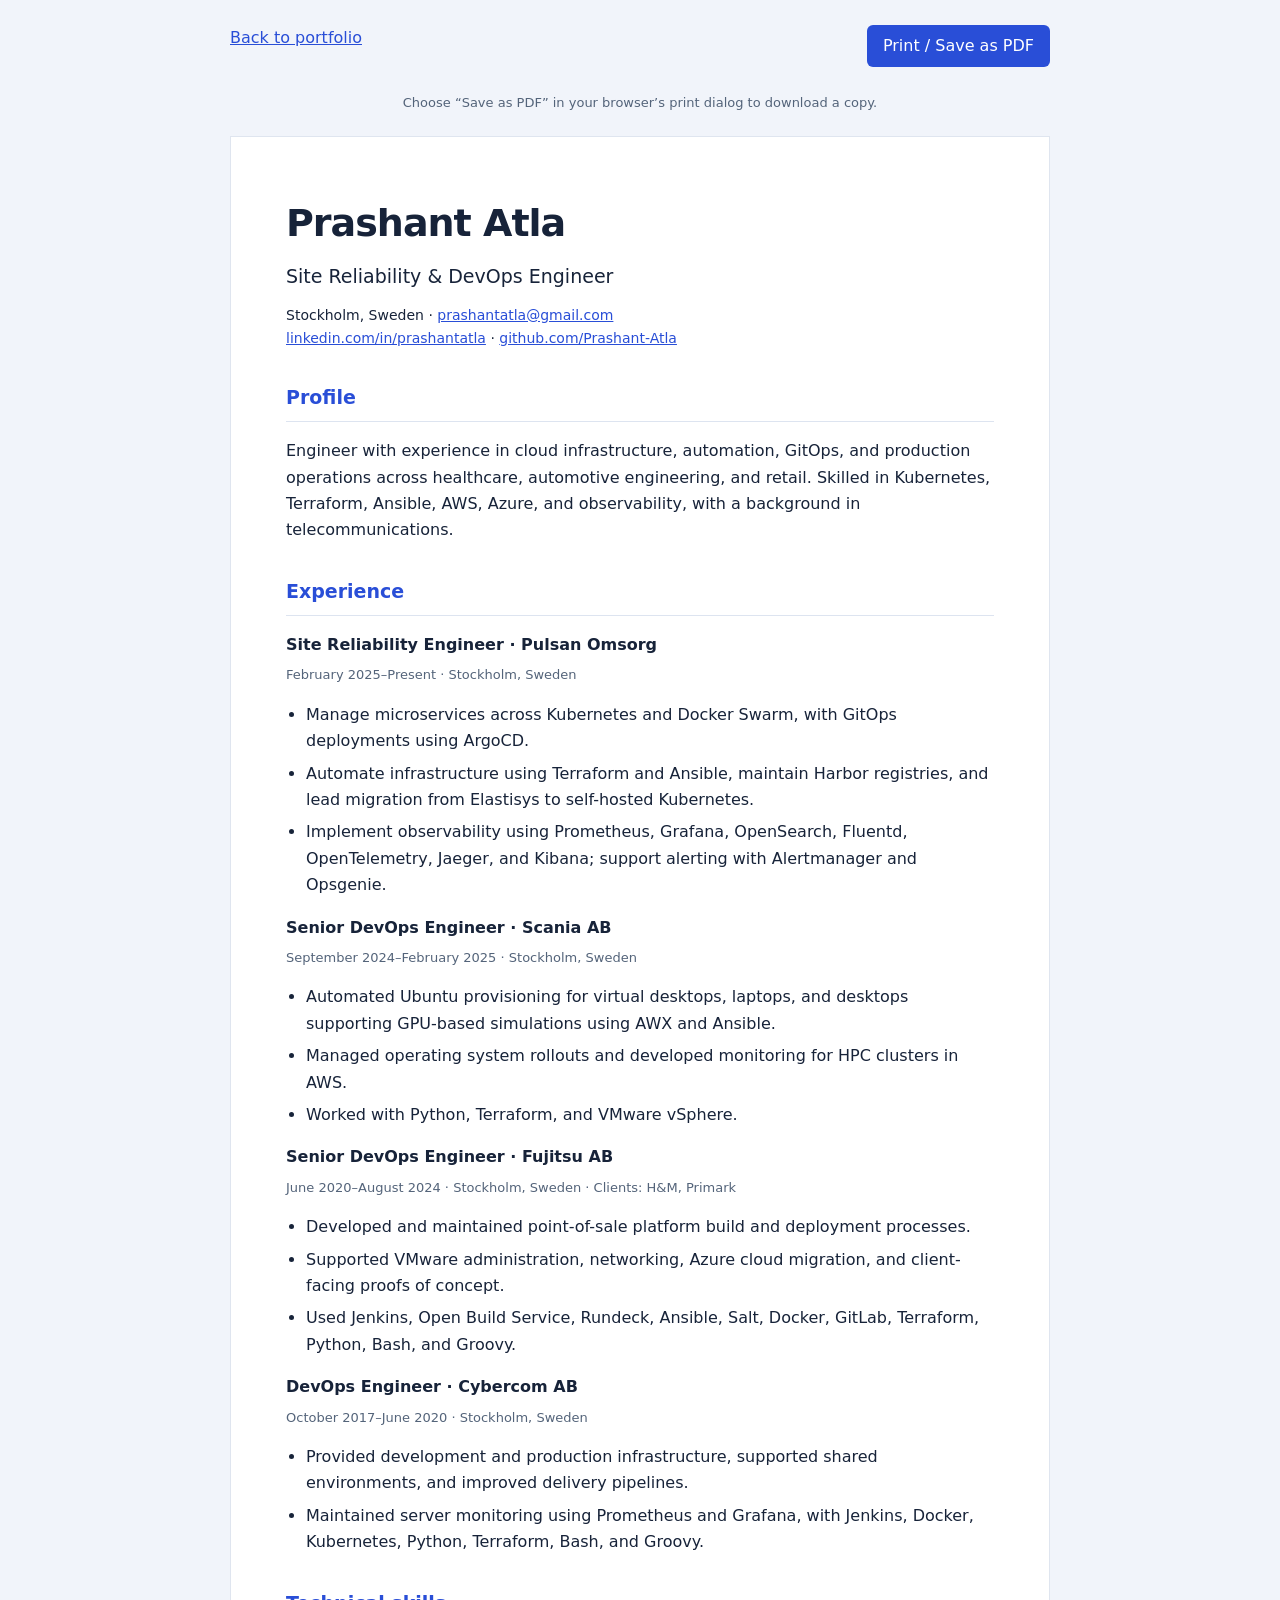
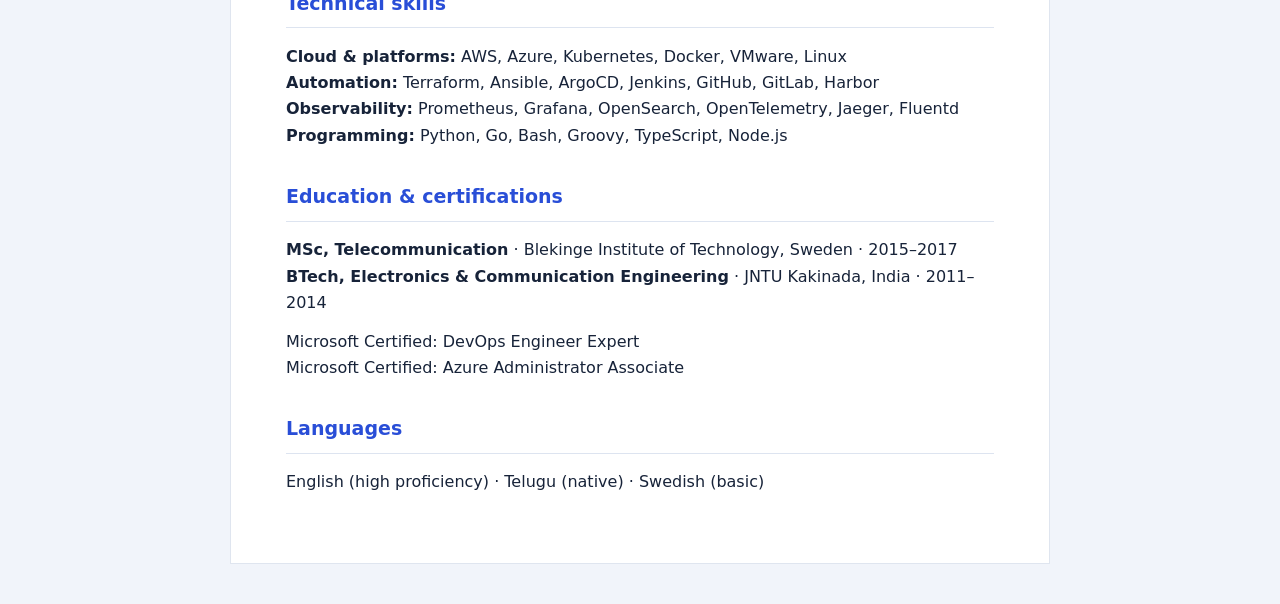
==== resume.html @ f85872c8 "personal website modification" ====
<!doctype html><html lang="en"><head><meta charset="utf-8"><meta name="viewport" content="width=device-width,initial-scale=1"><meta name="description" content="Professional résumé of Prashant Atla, Site Reliability and DevOps Engineer."><title>Résumé — Prashant Atla</title><style>*{box-sizing:border-box}body{margin:0;background:#f1f4fa;color:#172339;font:16px/1.65 system-ui,sans-serif}nav{max-width:860px;margin:25px auto;display:flex;justify-content:space-between;gap:20px;padding:0 20px}a{color:#294ed7}button{font:inherit;background:#294ed7;color:white;border:0;padding:8px 16px;border-radius:6px;cursor:pointer}main{max-width:820px;background:white;margin:0 auto 40px;padding:55px;border:1px solid #dfe5ef}h1{font-size:38px;letter-spacing:-1px;margin:0}h2{font-size:19px;color:#294ed7;border-bottom:1px solid #dde4f0;padding-bottom:8px;margin-top:32px}h3{font-size:16px;margin-bottom:5px}p{margin:6px 0 12px}.role{font-size:19px}.contact{font-size:14px}.date{font-size:13px;color:#54647a}ul{padding-left:20px}li{margin-bottom:6px}.print-hint{text-align:center;font-size:13px;color:#54647a;margin-bottom:22px}@media(max-width:600px){main{padding:25px;margin:0 12px 25px}h1{font-size:30px}nav{align-items:center}button{font-size:14px}}@media print{@page{margin:15mm}body{background:white;font-size:10pt}nav,.print-hint{display:none}main{margin:0;padding:0;border:0;max-width:none}h1{font-size:26pt}h2{font-size:13pt;margin-top:18px}h3{font-size:11pt}.role{font-size:13pt}.contact,.date{font-size:9pt}a{color:inherit;text-decoration:none}article{break-inside:avoid}h2,h3{break-after:avoid}p,li{orphans:3;widows:3}}</style></head><body><nav><a href="index.html">Back to portfolio</a><button id="print">Print / Save as PDF</button></nav><p class="print-hint">Choose “Save as PDF” in your browser’s print dialog to download a copy.</p><main><header><h1>Prashant Atla</h1><p class="role">Site Reliability & DevOps Engineer</p><p class="contact">Stockholm, Sweden · <a href="mailto:prashantatla@gmail.com">prashantatla@gmail.com</a><br><a href="https://www.linkedin.com/in/prashantatla/">linkedin.com/in/prashantatla</a> · <a href="https://github.com/Prashant-Atla">github.com/Prashant-Atla</a></p></header><h2>Profile</h2><p>Engineer with experience in cloud infrastructure, automation, GitOps, and production operations across healthcare, automotive engineering, and retail. Skilled in Kubernetes, Terraform, Ansible, AWS, Azure, and observability, with a background in telecommunications.</p><h2>Experience</h2><article><h3>Site Reliability Engineer · Pulsan Omsorg</h3><p class="date">February 2025–Present · Stockholm, Sweden</p><ul><li>Manage microservices across Kubernetes and Docker Swarm, with GitOps deployments using ArgoCD.</li><li>Automate infrastructure using Terraform and Ansible, maintain Harbor registries, and lead migration from Elastisys to self-hosted Kubernetes.</li><li>Implement observability using Prometheus, Grafana, OpenSearch, Fluentd, OpenTelemetry, Jaeger, and Kibana; support alerting with Alertmanager and Opsgenie.</li></ul></article><article><h3>Senior DevOps Engineer · Scania AB</h3><p class="date">September 2024–February 2025 · Stockholm, Sweden</p><ul><li>Automated Ubuntu provisioning for virtual desktops, laptops, and desktops supporting GPU-based simulations using AWX and Ansible.</li><li>Managed operating system rollouts and developed monitoring for HPC clusters in AWS.</li><li>Worked with Python, Terraform, and VMware vSphere.</li></ul></article><article><h3>Senior DevOps Engineer · Fujitsu AB</h3><p class="date">June 2020–August 2024 · Stockholm, Sweden · Clients: H&M, Primark</p><ul><li>Developed and maintained point-of-sale platform build and deployment processes.</li><li>Supported VMware administration, networking, Azure cloud migration, and client-facing proofs of concept.</li><li>Used Jenkins, Open Build Service, Rundeck, Ansible, Salt, Docker, GitLab, Terraform, Python, Bash, and Groovy.</li></ul></article><article><h3>DevOps Engineer · Cybercom AB</h3><p class="date">October 2017–June 2020 · Stockholm, Sweden</p><ul><li>Provided development and production infrastructure, supported shared environments, and improved delivery pipelines.</li><li>Maintained server monitoring using Prometheus and Grafana, with Jenkins, Docker, Kubernetes, Python, Terraform, Bash, and Groovy.</li></ul></article><h2>Technical skills</h2><p><strong>Cloud & platforms:</strong> AWS, Azure, Kubernetes, Docker, VMware, Linux<br><strong>Automation:</strong> Terraform, Ansible, ArgoCD, Jenkins, GitHub, GitLab, Harbor<br><strong>Observability:</strong> Prometheus, Grafana, OpenSearch, OpenTelemetry, Jaeger, Fluentd<br><strong>Programming:</strong> Python, Go, Bash, Groovy, TypeScript, Node.js</p><h2>Education & certifications</h2><p><strong>MSc, Telecommunication</strong> · Blekinge Institute of Technology, Sweden · 2015–2017<br><strong>BTech, Electronics & Communication Engineering</strong> · JNTU Kakinada, India · 2011–2014</p><p>Microsoft Certified: DevOps Engineer Expert<br>Microsoft Certified: Azure Administrator Associate</p><h2>Languages</h2><p>English (high proficiency) · Telugu (native) · Swedish (basic)</p></main><script>document.getElementById('print').addEventListener('click',()=>window.print());</script></body></html>
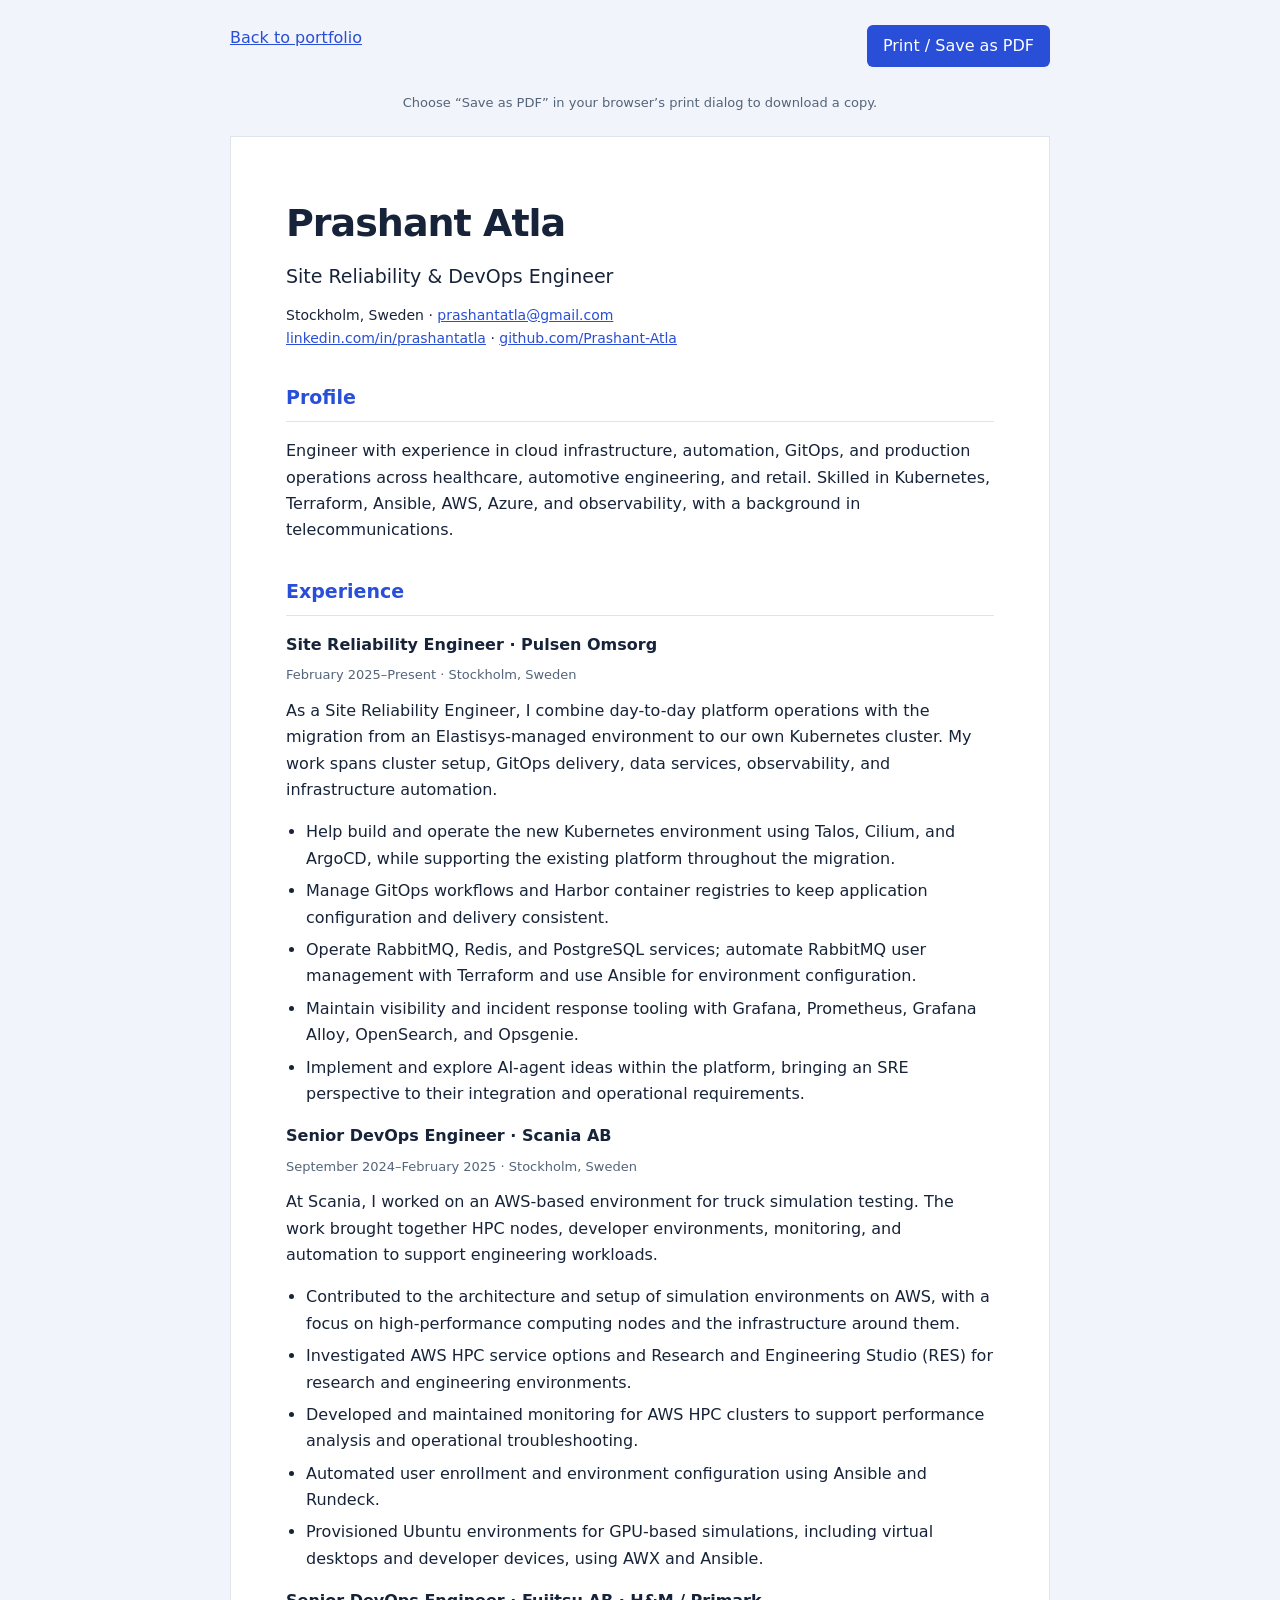
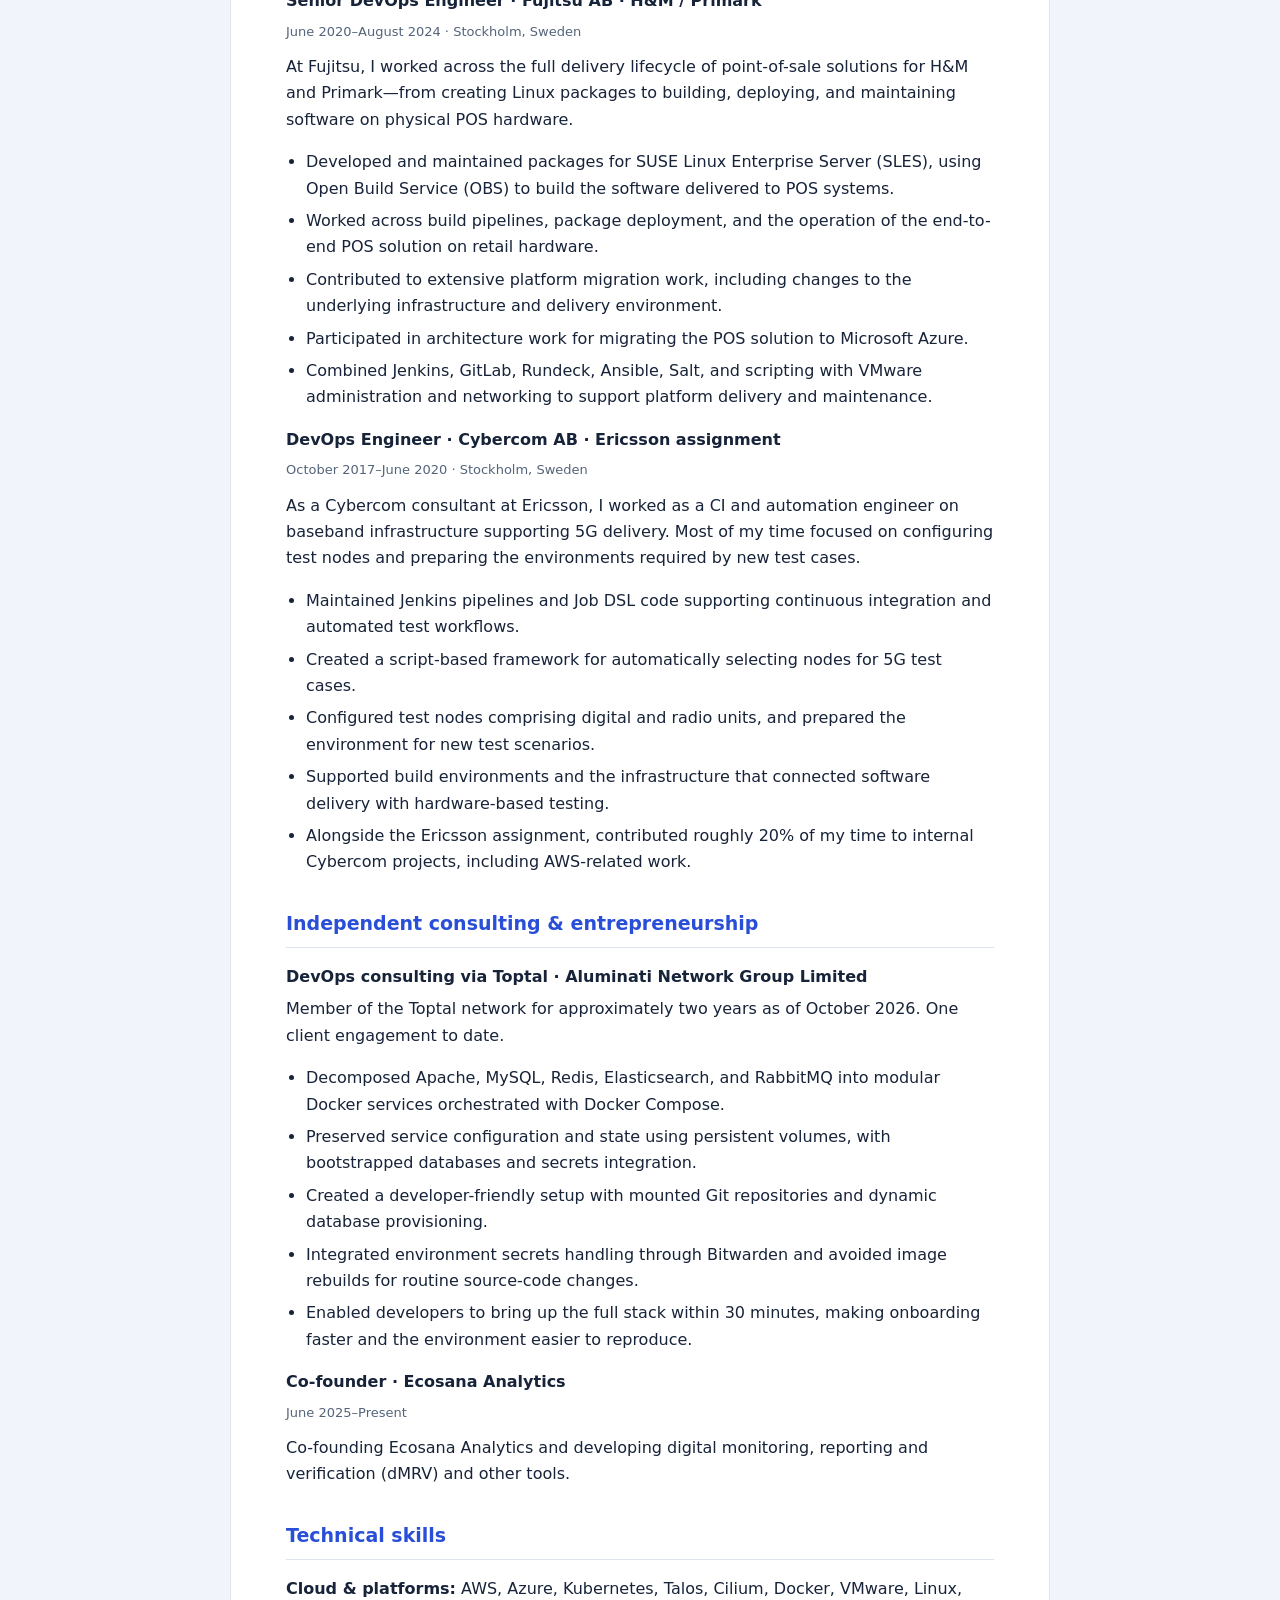
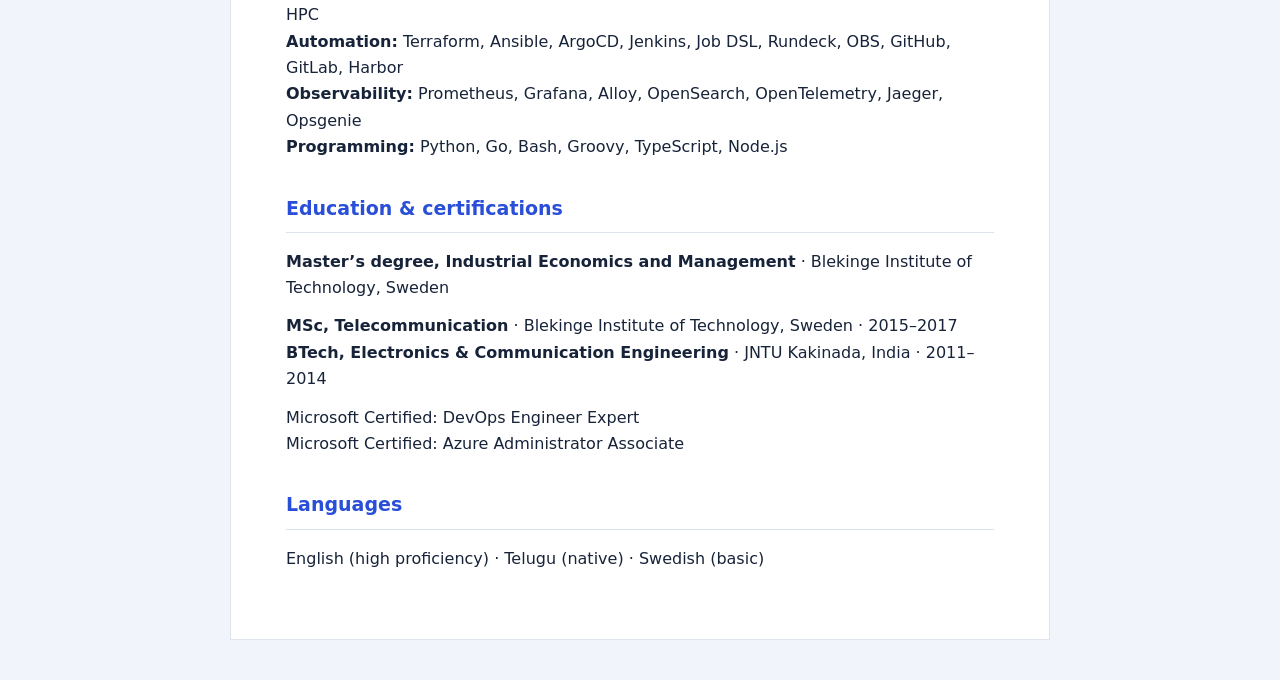
==== commit 523d0a57: "minor fixes" ====
--- a/resume.html
+++ b/resume.html
@@ -1 +1 @@
-<!doctype html><html lang="en"><head><meta charset="utf-8"><meta name="viewport" content="width=device-width,initial-scale=1"><meta name="description" content="Professional résumé of Prashant Atla, Site Reliability and DevOps Engineer."><title>Résumé — Prashant Atla</title><style>*{box-sizing:border-box}body{margin:0;background:#f1f4fa;color:#172339;font:16px/1.65 system-ui,sans-serif}nav{max-width:860px;margin:25px auto;display:flex;justify-content:space-between;gap:20px;padding:0 20px}a{color:#294ed7}button{font:inherit;background:#294ed7;color:white;border:0;padding:8px 16px;border-radius:6px;cursor:pointer}main{max-width:820px;background:white;margin:0 auto 40px;padding:55px;border:1px solid #dfe5ef}h1{font-size:38px;letter-spacing:-1px;margin:0}h2{font-size:19px;color:#294ed7;border-bottom:1px solid #dde4f0;padding-bottom:8px;margin-top:32px}h3{font-size:16px;margin-bottom:5px}p{margin:6px 0 12px}.role{font-size:19px}.contact{font-size:14px}.date{font-size:13px;color:#54647a}ul{padding-left:20px}li{margin-bottom:6px}.print-hint{text-align:center;font-size:13px;color:#54647a;margin-bottom:22px}@media(max-width:600px){main{padding:25px;margin:0 12px 25px}h1{font-size:30px}nav{align-items:center}button{font-size:14px}}@media print{@page{margin:15mm}body{background:white;font-size:10pt}nav,.print-hint{display:none}main{margin:0;padding:0;border:0;max-width:none}h1{font-size:26pt}h2{font-size:13pt;margin-top:18px}h3{font-size:11pt}.role{font-size:13pt}.contact,.date{font-size:9pt}a{color:inherit;text-decoration:none}article{break-inside:avoid}h2,h3{break-after:avoid}p,li{orphans:3;widows:3}}</style></head><body><nav><a href="index.html">Back to portfolio</a><button id="print">Print / Save as PDF</button></nav><p class="print-hint">Choose “Save as PDF” in your browser’s print dialog to download a copy.</p><main><header><h1>Prashant Atla</h1><p class="role">Site Reliability & DevOps Engineer</p><p class="contact">Stockholm, Sweden · <a href="mailto:prashantatla@gmail.com">prashantatla@gmail.com</a><br><a href="https://www.linkedin.com/in/prashantatla/">linkedin.com/in/prashantatla</a> · <a href="https://github.com/Prashant-Atla">github.com/Prashant-Atla</a></p></header><h2>Profile</h2><p>Engineer with experience in cloud infrastructure, automation, GitOps, and production operations across healthcare, automotive engineering, and retail. Skilled in Kubernetes, Terraform, Ansible, AWS, Azure, and observability, with a background in telecommunications.</p><h2>Experience</h2><article><h3>Site Reliability Engineer · Pulsan Omsorg</h3><p class="date">February 2025–Present · Stockholm, Sweden</p><ul><li>Manage microservices across Kubernetes and Docker Swarm, with GitOps deployments using ArgoCD.</li><li>Automate infrastructure using Terraform and Ansible, maintain Harbor registries, and lead migration from Elastisys to self-hosted Kubernetes.</li><li>Implement observability using Prometheus, Grafana, OpenSearch, Fluentd, OpenTelemetry, Jaeger, and Kibana; support alerting with Alertmanager and Opsgenie.</li></ul></article><article><h3>Senior DevOps Engineer · Scania AB</h3><p class="date">September 2024–February 2025 · Stockholm, Sweden</p><ul><li>Automated Ubuntu provisioning for virtual desktops, laptops, and desktops supporting GPU-based simulations using AWX and Ansible.</li><li>Managed operating system rollouts and developed monitoring for HPC clusters in AWS.</li><li>Worked with Python, Terraform, and VMware vSphere.</li></ul></article><article><h3>Senior DevOps Engineer · Fujitsu AB</h3><p class="date">June 2020–August 2024 · Stockholm, Sweden · Clients: H&M, Primark</p><ul><li>Developed and maintained point-of-sale platform build and deployment processes.</li><li>Supported VMware administration, networking, Azure cloud migration, and client-facing proofs of concept.</li><li>Used Jenkins, Open Build Service, Rundeck, Ansible, Salt, Docker, GitLab, Terraform, Python, Bash, and Groovy.</li></ul></article><article><h3>DevOps Engineer · Cybercom AB</h3><p class="date">October 2017–June 2020 · Stockholm, Sweden</p><ul><li>Provided development and production infrastructure, supported shared environments, and improved delivery pipelines.</li><li>Maintained server monitoring using Prometheus and Grafana, with Jenkins, Docker, Kubernetes, Python, Terraform, Bash, and Groovy.</li></ul></article><h2>Technical skills</h2><p><strong>Cloud & platforms:</strong> AWS, Azure, Kubernetes, Docker, VMware, Linux<br><strong>Automation:</strong> Terraform, Ansible, ArgoCD, Jenkins, GitHub, GitLab, Harbor<br><strong>Observability:</strong> Prometheus, Grafana, OpenSearch, OpenTelemetry, Jaeger, Fluentd<br><strong>Programming:</strong> Python, Go, Bash, Groovy, TypeScript, Node.js</p><h2>Education & certifications</h2><p><strong>MSc, Telecommunication</strong> · Blekinge Institute of Technology, Sweden · 2015–2017<br><strong>BTech, Electronics & Communication Engineering</strong> · JNTU Kakinada, India · 2011–2014</p><p>Microsoft Certified: DevOps Engineer Expert<br>Microsoft Certified: Azure Administrator Associate</p><h2>Languages</h2><p>English (high proficiency) · Telugu (native) · Swedish (basic)</p></main><script>document.getElementById('print').addEventListener('click',()=>window.print());</script></body></html>
+<!doctype html><html lang="en"><head><meta charset="utf-8"><meta name="viewport" content="width=device-width,initial-scale=1"><meta name="description" content="Professional résumé of Prashant Atla, Site Reliability and DevOps Engineer."><title>Résumé — Prashant Atla</title><style>*{box-sizing:border-box}body{margin:0;background:#f1f4fa;color:#172339;font:16px/1.65 system-ui,sans-serif}nav{max-width:860px;margin:25px auto;display:flex;justify-content:space-between;gap:20px;padding:0 20px}a{color:#294ed7}button{font:inherit;background:#294ed7;color:white;border:0;padding:8px 16px;border-radius:6px;cursor:pointer}main{max-width:820px;background:white;margin:0 auto 40px;padding:55px;border:1px solid #dfe5ef}h1{font-size:38px;letter-spacing:-1px;margin:0}h2{font-size:19px;color:#294ed7;border-bottom:1px solid #dde4f0;padding-bottom:8px;margin-top:32px}h3{font-size:16px;margin-bottom:5px}p{margin:6px 0 12px}.role{font-size:19px}.contact{font-size:14px}.date{font-size:13px;color:#54647a}ul{padding-left:20px}li{margin-bottom:6px}.print-hint{text-align:center;font-size:13px;color:#54647a;margin-bottom:22px}@media(max-width:600px){main{padding:25px;margin:0 12px 25px}h1{font-size:30px}nav{align-items:center}button{font-size:14px}}@media print{@page{margin:15mm}body{background:white;font-size:10pt}nav,.print-hint{display:none}main{margin:0;padding:0;border:0;max-width:none}h1{font-size:26pt}h2{font-size:13pt;margin-top:18px}h3{font-size:11pt}.role{font-size:13pt}.contact,.date{font-size:9pt}a{color:inherit;text-decoration:none}article{break-inside:avoid}h2,h3{break-after:avoid}p,li{orphans:3;widows:3}}</style></head><body><nav><a href="index.html">Back to portfolio</a><button id="print">Print / Save as PDF</button></nav><p class="print-hint">Choose “Save as PDF” in your browser’s print dialog to download a copy.</p><main><header><h1>Prashant Atla</h1><p class="role">Site Reliability & DevOps Engineer</p><p class="contact">Stockholm, Sweden · <a href="mailto:prashantatla@gmail.com">prashantatla@gmail.com</a><br><a href="https://www.linkedin.com/in/prashantatla/">linkedin.com/in/prashantatla</a> · <a href="https://github.com/Prashant-Atla">github.com/Prashant-Atla</a></p></header><h2>Profile</h2><p>Engineer with experience in cloud infrastructure, automation, GitOps, and production operations across healthcare, automotive engineering, and retail. Skilled in Kubernetes, Terraform, Ansible, AWS, Azure, and observability, with a background in telecommunications.</p><h2>Experience</h2><article><h3>Site Reliability Engineer · Pulsen Omsorg</h3><p class="date">February 2025–Present · Stockholm, Sweden</p><p>As a Site Reliability Engineer, I combine day-to-day platform operations with the migration from an Elastisys-managed environment to our own Kubernetes cluster. My work spans cluster setup, GitOps delivery, data services, observability, and infrastructure automation.</p><ul><li>Help build and operate the new Kubernetes environment using Talos, Cilium, and ArgoCD, while supporting the existing platform throughout the migration.</li><li>Manage GitOps workflows and Harbor container registries to keep application configuration and delivery consistent.</li><li>Operate RabbitMQ, Redis, and PostgreSQL services; automate RabbitMQ user management with Terraform and use Ansible for environment configuration.</li><li>Maintain visibility and incident response tooling with Grafana, Prometheus, Grafana Alloy, OpenSearch, and Opsgenie.</li><li>Implement and explore AI-agent ideas within the platform, bringing an SRE perspective to their integration and operational requirements.</li></ul></article><article><h3>Senior DevOps Engineer · Scania AB</h3><p class="date">September 2024–February 2025 · Stockholm, Sweden</p><p>At Scania, I worked on an AWS-based environment for truck simulation testing. The work brought together HPC nodes, developer environments, monitoring, and automation to support engineering workloads.</p><ul><li>Contributed to the architecture and setup of simulation environments on AWS, with a focus on high-performance computing nodes and the infrastructure around them.</li><li>Investigated AWS HPC service options and Research and Engineering Studio (RES) for research and engineering environments.</li><li>Developed and maintained monitoring for AWS HPC clusters to support performance analysis and operational troubleshooting.</li><li>Automated user enrollment and environment configuration using Ansible and Rundeck.</li><li>Provisioned Ubuntu environments for GPU-based simulations, including virtual desktops and developer devices, using AWX and Ansible.</li></ul></article><article><h3>Senior DevOps Engineer · Fujitsu AB · H&amp;M / Primark</h3><p class="date">June 2020–August 2024 · Stockholm, Sweden</p><p>At Fujitsu, I worked across the full delivery lifecycle of point-of-sale solutions for H&amp;M and Primark—from creating Linux packages to building, deploying, and maintaining software on physical POS hardware.</p><ul><li>Developed and maintained packages for SUSE Linux Enterprise Server (SLES), using Open Build Service (OBS) to build the software delivered to POS systems.</li><li>Worked across build pipelines, package deployment, and the operation of the end-to-end POS solution on retail hardware.</li><li>Contributed to extensive platform migration work, including changes to the underlying infrastructure and delivery environment.</li><li>Participated in architecture work for migrating the POS solution to Microsoft Azure.</li><li>Combined Jenkins, GitLab, Rundeck, Ansible, Salt, and scripting with VMware administration and networking to support platform delivery and maintenance.</li></ul></article><article><h3>DevOps Engineer · Cybercom AB · Ericsson assignment</h3><p class="date">October 2017–June 2020 · Stockholm, Sweden</p><p>As a Cybercom consultant at Ericsson, I worked as a CI and automation engineer on baseband infrastructure supporting 5G delivery. Most of my time focused on configuring test nodes and preparing the environments required by new test cases.</p><ul><li>Maintained Jenkins pipelines and Job DSL code supporting continuous integration and automated test workflows.</li><li>Created a script-based framework for automatically selecting nodes for 5G test cases.</li><li>Configured test nodes comprising digital and radio units, and prepared the environment for new test scenarios.</li><li>Supported build environments and the infrastructure that connected software delivery with hardware-based testing.</li><li>Alongside the Ericsson assignment, contributed roughly 20% of my time to internal Cybercom projects, including AWS-related work.</li></ul></article><h2>Independent consulting & entrepreneurship</h2><article><h3>DevOps consulting via Toptal · Aluminati Network Group Limited</h3><p>Member of the Toptal network for approximately two years as of October 2026. One client engagement to date.</p><ul><li>Decomposed Apache, MySQL, Redis, Elasticsearch, and RabbitMQ into modular Docker services orchestrated with Docker Compose.</li><li>Preserved service configuration and state using persistent volumes, with bootstrapped databases and secrets integration.</li><li>Created a developer-friendly setup with mounted Git repositories and dynamic database provisioning.</li><li>Integrated environment secrets handling through Bitwarden and avoided image rebuilds for routine source-code changes.</li><li>Enabled developers to bring up the full stack within 30 minutes, making onboarding faster and the environment easier to reproduce.</li></ul></article><article><h3>Co-founder · Ecosana Analytics</h3><p class="date">June 2025–Present</p><p>Co-founding Ecosana Analytics and developing digital monitoring, reporting and verification (dMRV) and other tools.</p></article><h2>Technical skills</h2><p><strong>Cloud & platforms:</strong> AWS, Azure, Kubernetes, Talos, Cilium, Docker, VMware, Linux, HPC<br><strong>Automation:</strong> Terraform, Ansible, ArgoCD, Jenkins, Job DSL, Rundeck, OBS, GitHub, GitLab, Harbor<br><strong>Observability:</strong> Prometheus, Grafana, Alloy, OpenSearch, OpenTelemetry, Jaeger, Opsgenie<br><strong>Programming:</strong> Python, Go, Bash, Groovy, TypeScript, Node.js</p><h2>Education & certifications</h2><p><strong>Master’s degree, Industrial Economics and Management</strong> · Blekinge Institute of Technology, Sweden</p><p><strong>MSc, Telecommunication</strong> · Blekinge Institute of Technology, Sweden · 2015–2017<br><strong>BTech, Electronics & Communication Engineering</strong> · JNTU Kakinada, India · 2011–2014</p><p>Microsoft Certified: DevOps Engineer Expert<br>Microsoft Certified: Azure Administrator Associate</p><h2>Languages</h2><p>English (high proficiency) · Telugu (native) · Swedish (basic)</p></main><script>document.getElementById('print').addEventListener('click',()=>window.print());</script></body></html>
